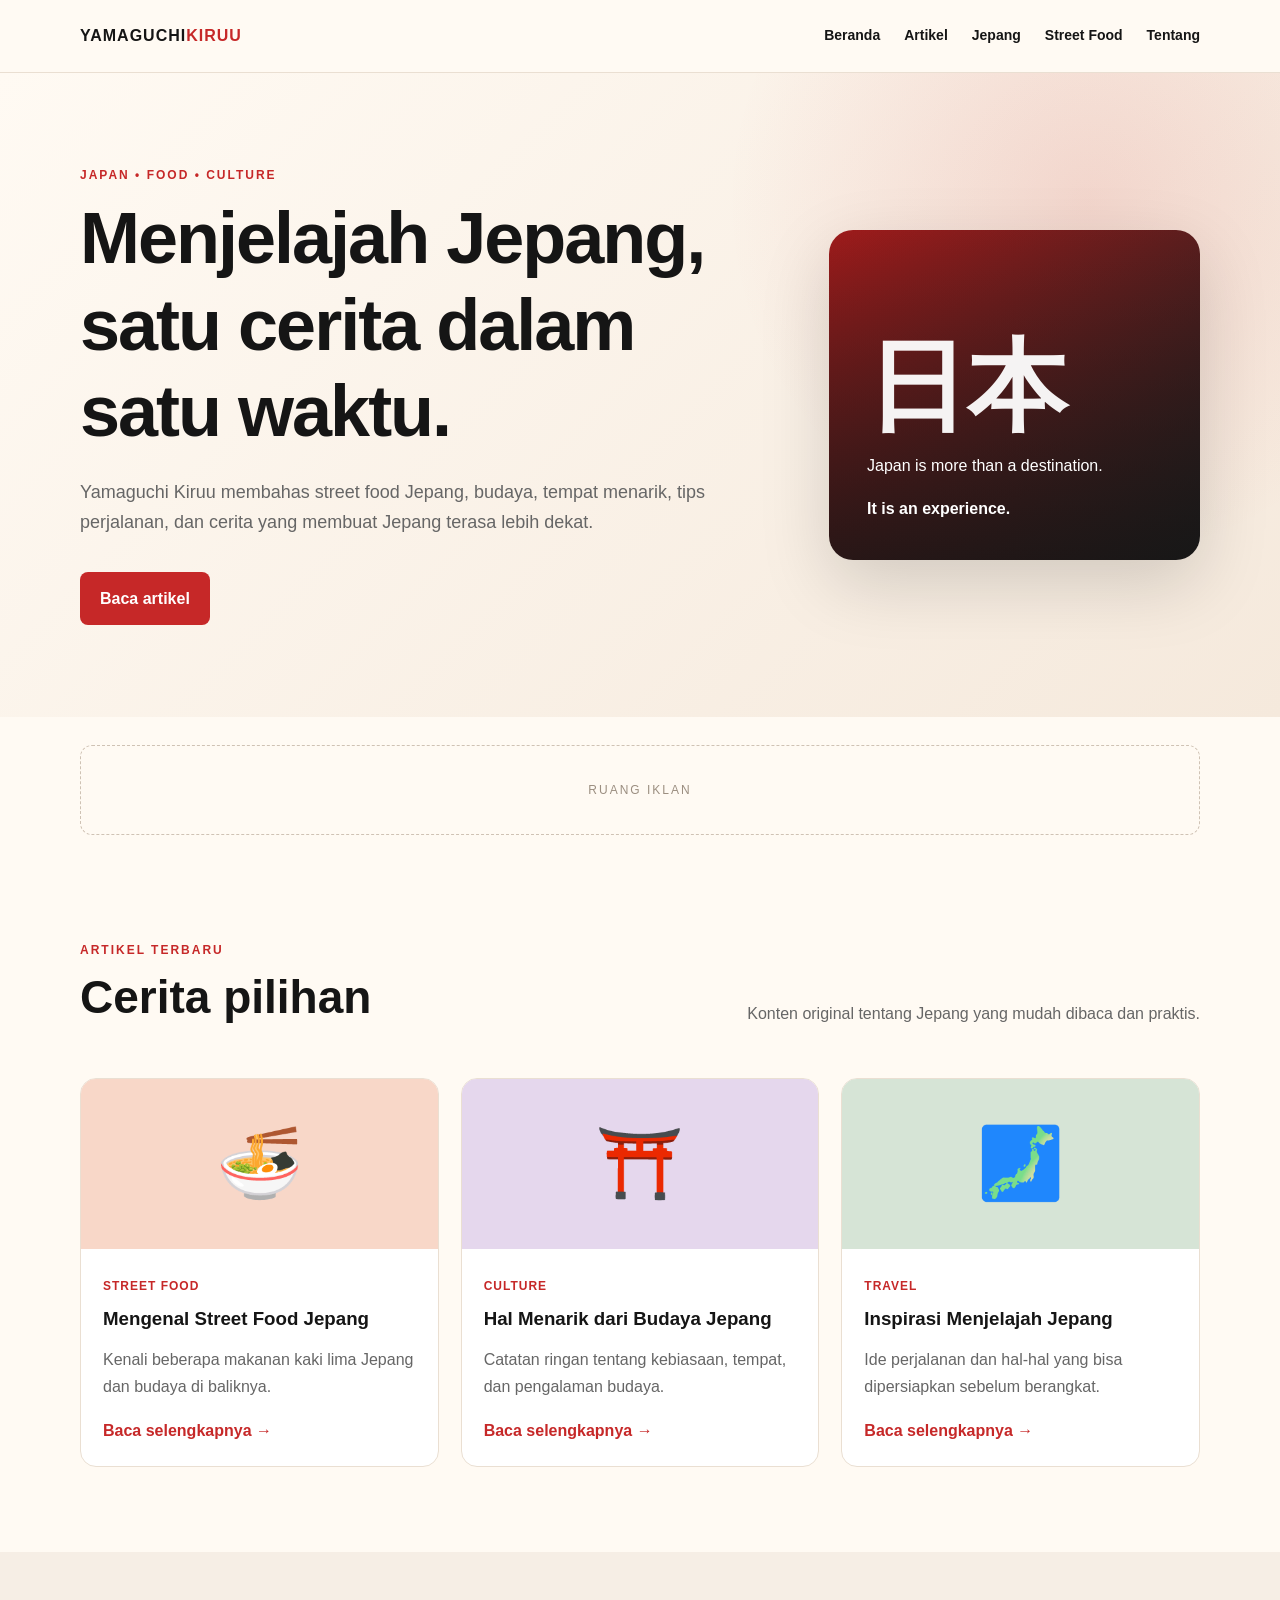
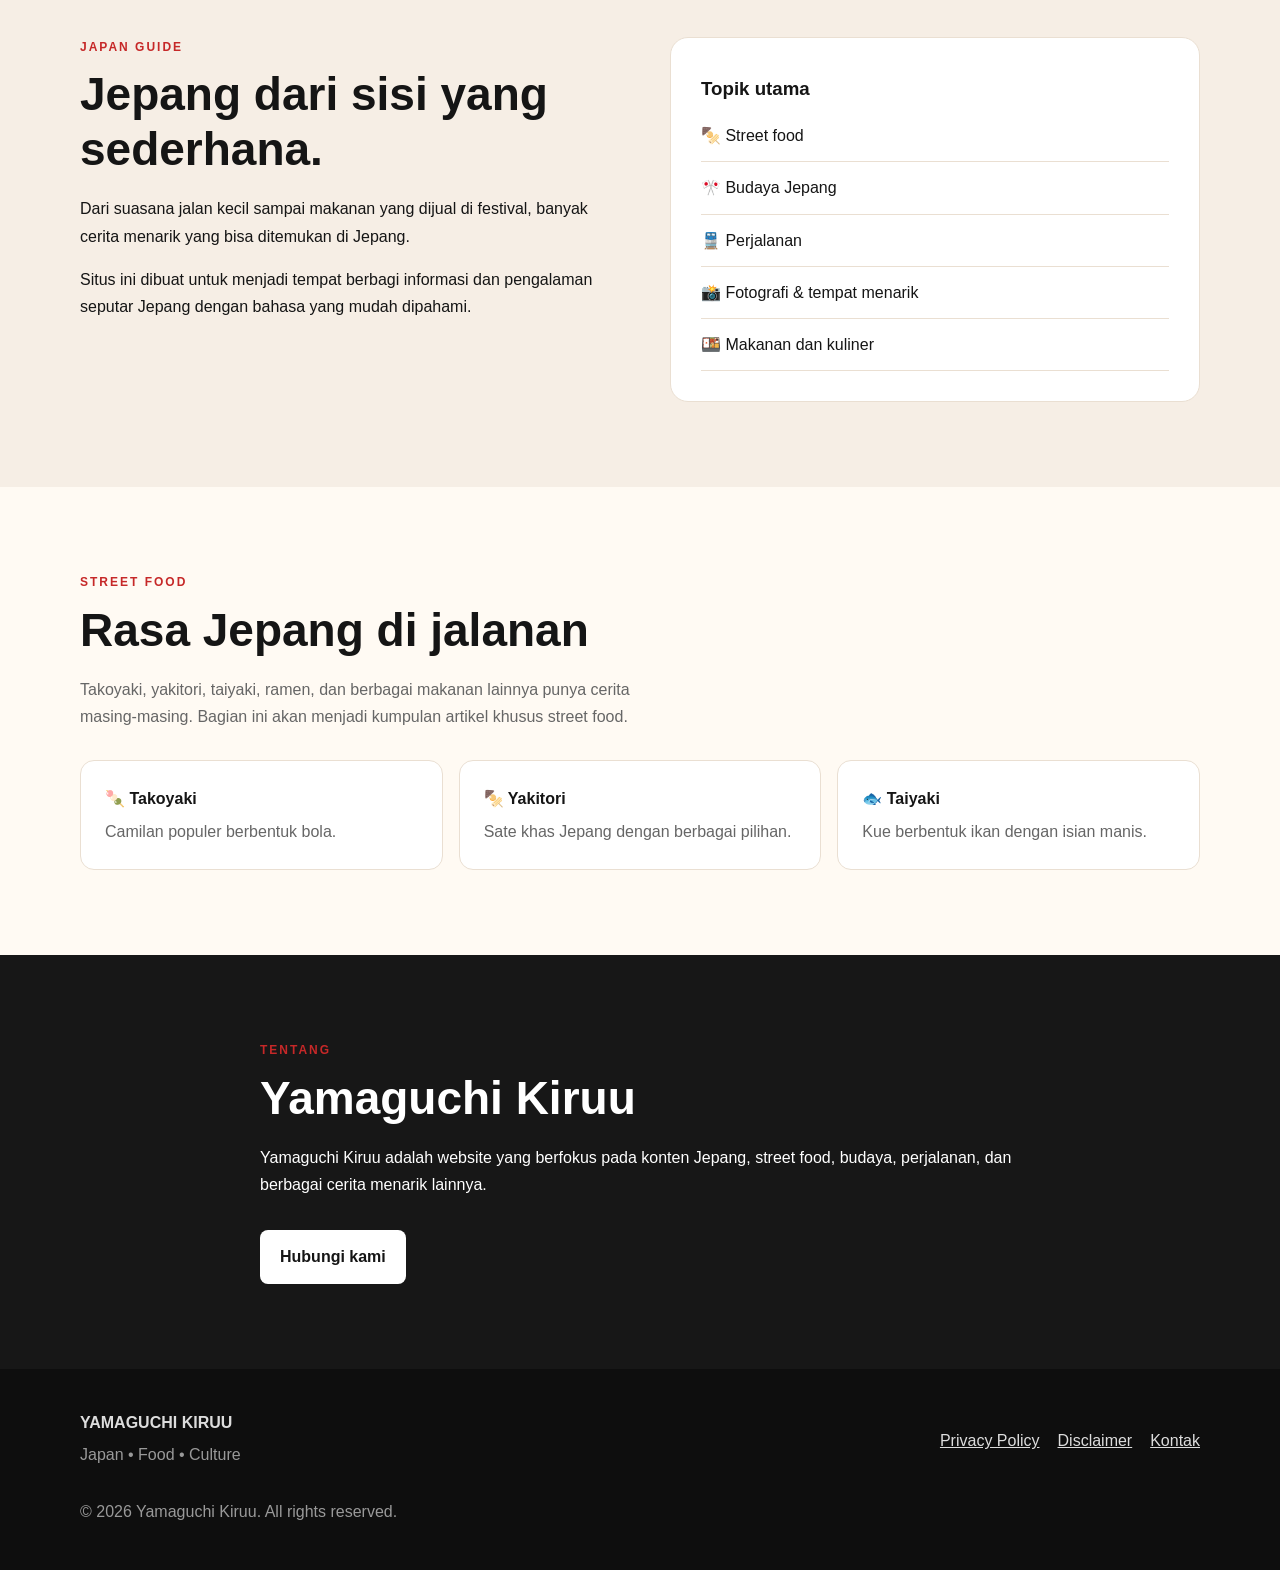
==== index.html @ 2813331d "Add files via upload" ====
<!DOCTYPE html>
<html lang="id">
<head>
  <meta charset="UTF-8">
  <meta name="viewport" content="width=device-width, initial-scale=1.0">
  <meta name="description" content="Yamaguchi Kiruu - cerita, panduan, dan inspirasi seputar Jepang, street food, budaya, dan perjalanan.">

  <title>Yamaguchi Kiruu | Jepang, Street Food & Culture</title>

  <!-- =========================================================
       GOOGLE ADSENSE
       Tempel KODE ADSENSE kamu di antara <head> dan </head>.
       Contoh:
       <script async src="https://pagead2.googlesyndication.com/pagead/js/adsbygoogle.js?client=CA-PUB-XXXX" crossorigin="anonymous"></script>
       ========================================================= -->

  <link rel="stylesheet" href="style.css">
</head>

<body>
  <header class="site-header">
    <div class="container nav-wrap">
      <a class="logo" href="index.html">YAMAGUCHI<span>KIRUU</span></a>

      <button class="menu-btn" aria-label="Buka menu" onclick="toggleMenu()">☰</button>

      <nav id="mainNav">
        <a href="#home">Beranda</a>
        <a href="#artikel">Artikel</a>
        <a href="#jepang">Jepang</a>
        <a href="#street-food">Street Food</a>
        <a href="#tentang">Tentang</a>
      </nav>
    </div>
  </header>

  <main>
    <section id="home" class="hero">
      <div class="container hero-grid">
        <div>
          <p class="eyebrow">JAPAN • FOOD • CULTURE</p>
          <h1>Menjelajah Jepang, satu cerita dalam satu waktu.</h1>
          <p class="hero-text">
            Yamaguchi Kiruu membahas street food Jepang, budaya, tempat menarik,
            tips perjalanan, dan cerita yang membuat Jepang terasa lebih dekat.
          </p>
          <a class="btn" href="#artikel">Baca artikel</a>
        </div>

        <div class="hero-card">
          <div class="hero-symbol">日本</div>
          <p>Japan is more than a destination.</p>
          <strong>It is an experience.</strong>
        </div>
      </div>
    </section>

    <section class="ad-space container" aria-label="Ruang iklan">
      <span>RUANG IKLAN</span>
    </section>

    <section id="artikel" class="section">
      <div class="container">
        <div class="section-heading">
          <div>
            <p class="eyebrow">ARTIKEL TERBARU</p>
            <h2>Cerita pilihan</h2>
          </div>
          <p>Konten original tentang Jepang yang mudah dibaca dan praktis.</p>
        </div>

        <div class="cards">
          <article class="card">
            <div class="card-image food">🍜</div>
            <div class="card-body">
              <span class="tag">Street Food</span>
              <h3>Mengenal Street Food Jepang</h3>
              <p>Kenali beberapa makanan kaki lima Jepang dan budaya di baliknya.</p>
              <a href="artikel-street-food.html">Baca selengkapnya →</a>
            </div>
          </article>

          <article class="card">
            <div class="card-image culture">⛩️</div>
            <div class="card-body">
              <span class="tag">Culture</span>
              <h3>Hal Menarik dari Budaya Jepang</h3>
              <p>Catatan ringan tentang kebiasaan, tempat, dan pengalaman budaya.</p>
              <a href="artikel-budaya-jepang.html">Baca selengkapnya →</a>
            </div>
          </article>

          <article class="card">
            <div class="card-image travel">🗾</div>
            <div class="card-body">
              <span class="tag">Travel</span>
              <h3>Inspirasi Menjelajah Jepang</h3>
              <p>Ide perjalanan dan hal-hal yang bisa dipersiapkan sebelum berangkat.</p>
              <a href="artikel-travel-jepang.html">Baca selengkapnya →</a>
            </div>
          </article>
        </div>
      </div>
    </section>

    <section id="jepang" class="section alt">
      <div class="container split">
        <div>
          <p class="eyebrow">JAPAN GUIDE</p>
          <h2>Jepang dari sisi yang sederhana.</h2>
          <p>
            Dari suasana jalan kecil sampai makanan yang dijual di festival,
            banyak cerita menarik yang bisa ditemukan di Jepang.
          </p>
          <p>
            Situs ini dibuat untuk menjadi tempat berbagi informasi dan pengalaman
            seputar Jepang dengan bahasa yang mudah dipahami.
          </p>
        </div>

        <div class="info-box">
          <h3>Topik utama</h3>
          <ul>
            <li>🍢 Street food</li>
            <li>🎌 Budaya Jepang</li>
            <li>🚆 Perjalanan</li>
            <li>📸 Fotografi & tempat menarik</li>
            <li>🍱 Makanan dan kuliner</li>
          </ul>
        </div>
      </div>
    </section>

    <section id="street-food" class="section">
      <div class="container">
        <p class="eyebrow">STREET FOOD</p>
        <h2>Rasa Jepang di jalanan</h2>
        <p class="lead">
          Takoyaki, yakitori, taiyaki, ramen, dan berbagai makanan lainnya
          punya cerita masing-masing. Bagian ini akan menjadi kumpulan artikel
          khusus street food.
        </p>

        <div class="food-list">
          <div><strong>🍡 Takoyaki</strong><span>Camilan populer berbentuk bola.</span></div>
          <div><strong>🍢 Yakitori</strong><span>Sate khas Jepang dengan berbagai pilihan.</span></div>
          <div><strong>🐟 Taiyaki</strong><span>Kue berbentuk ikan dengan isian manis.</span></div>
        </div>
      </div>
    </section>

    <section id="tentang" class="section dark">
      <div class="container narrow">
        <p class="eyebrow">TENTANG</p>
        <h2>Yamaguchi Kiruu</h2>
        <p>
          Yamaguchi Kiruu adalah website yang berfokus pada konten Jepang,
          street food, budaya, perjalanan, dan berbagai cerita menarik lainnya.
        </p>
        <a class="btn light" href="mailto:hello@yamaguchikiruu.com">Hubungi kami</a>
      </div>
    </section>
  </main>

  <footer>
    <div class="container footer-wrap">
      <div>
        <strong>YAMAGUCHI KIRUU</strong>
        <p>Japan • Food • Culture</p>
      </div>
      <div class="footer-links">
        <a href="privacy.html">Privacy Policy</a>
        <a href="disclaimer.html">Disclaimer</a>
        <a href="contact.html">Kontak</a>
      </div>
      <p>© 2026 Yamaguchi Kiruu. All rights reserved.</p>
    </div>
  </footer>

  <script>
    function toggleMenu() {
      document.getElementById("mainNav").classList.toggle("show");
    }
  </script>
</body>
</html>
---- style.css ----
* { box-sizing: border-box; }

:root {
  --ink: #151515;
  --muted: #666;
  --paper: #fffaf3;
  --white: #ffffff;
  --accent: #c62828;
  --accent-dark: #8e1c1c;
  --line: #eadfd2;
  --soft: #f6eee5;
}

html { scroll-behavior: smooth; }

body {
  margin: 0;
  font-family: Arial, Helvetica, sans-serif;
  color: var(--ink);
  background: var(--paper);
  line-height: 1.7;
}

a { color: inherit; }

.container {
  width: min(1120px, calc(100% - 36px));
  margin: 0 auto;
}

.site-header {
  position: sticky;
  top: 0;
  z-index: 20;
  background: rgba(255,250,243,.96);
  border-bottom: 1px solid var(--line);
  backdrop-filter: blur(10px);
}

.nav-wrap {
  min-height: 72px;
  display: flex;
  align-items: center;
  justify-content: space-between;
  gap: 20px;
}

.logo {
  text-decoration: none;
  font-weight: 900;
  letter-spacing: 1px;
}

.logo span { color: var(--accent); }

nav {
  display: flex;
  gap: 24px;
}

nav a {
  text-decoration: none;
  font-weight: 700;
  font-size: 14px;
}

nav a:hover { color: var(--accent); }

.menu-btn {
  display: none;
  border: 0;
  background: transparent;
  font-size: 28px;
}

.hero {
  padding: 92px 0;
  background:
    radial-gradient(circle at 85% 20%, rgba(198,40,40,.13), transparent 30%),
    linear-gradient(135deg, #fffaf3, #f5e9dc);
}

.hero-grid {
  display: grid;
  grid-template-columns: 1.3fr .7fr;
  gap: 60px;
  align-items: center;
}

.eyebrow {
  margin: 0 0 10px;
  color: var(--accent);
  font-weight: 900;
  font-size: 12px;
  letter-spacing: 2px;
}

h1, h2, h3 { line-height: 1.2; }

h1 {
  max-width: 760px;
  margin: 0 0 22px;
  font-size: clamp(42px, 7vw, 72px);
  letter-spacing: -2px;
}

h2 { font-size: clamp(30px, 4vw, 46px); margin: 0 0 18px; }

h3 { margin: 10px 0; }

.hero-text {
  max-width: 680px;
  color: var(--muted);
  font-size: 18px;
}

.btn {
  display: inline-block;
  margin-top: 16px;
  padding: 13px 20px;
  color: #fff;
  background: var(--accent);
  border-radius: 8px;
  text-decoration: none;
  font-weight: 800;
}

.btn:hover { background: var(--accent-dark); }

.btn.light { background: #fff; color: var(--ink); }

.hero-card {
  min-height: 330px;
  padding: 38px;
  display: flex;
  flex-direction: column;
  justify-content: flex-end;
  border-radius: 24px;
  color: #fff;
  background:
    linear-gradient(rgba(20,20,20,.15), rgba(20,20,20,.78)),
    linear-gradient(135deg, #b71c1c, #222);
  box-shadow: 0 24px 70px rgba(0,0,0,.15);
}

.hero-symbol {
  font-size: 100px;
  font-weight: 900;
  line-height: 1;
  opacity: .95;
}

.ad-space {
  min-height: 90px;
  margin-top: 28px;
  margin-bottom: 20px;
  border: 1px dashed #cfc2b4;
  border-radius: 12px;
  display: grid;
  place-items: center;
  color: #9b8e80;
  font-size: 12px;
  letter-spacing: 2px;
}

.section { padding: 85px 0; }

.section.alt { background: var(--soft); }

.section.dark {
  color: #fff;
  background: #171717;
}

.section-heading {
  display: flex;
  align-items: end;
  justify-content: space-between;
  gap: 30px;
  margin-bottom: 34px;
}

.section-heading > p,
.lead { color: var(--muted); max-width: 600px; }

.cards {
  display: grid;
  grid-template-columns: repeat(3, 1fr);
  gap: 22px;
}

.card {
  overflow: hidden;
  background: #fff;
  border: 1px solid var(--line);
  border-radius: 16px;
}

.card-image {
  min-height: 170px;
  display: grid;
  place-items: center;
  font-size: 70px;
}

.card-image.food { background: #f8d7c8; }
.card-image.culture { background: #e5d7ed; }
.card-image.travel { background: #d6e4d6; }

.card-body { padding: 22px; }

.card-body p { color: var(--muted); }

.card-body a {
  color: var(--accent);
  text-decoration: none;
  font-weight: 800;
}

.tag {
  color: var(--accent);
  font-size: 12px;
  font-weight: 900;
  letter-spacing: 1px;
  text-transform: uppercase;
}

.split {
  display: grid;
  grid-template-columns: 1fr 1fr;
  gap: 60px;
  align-items: start;
}

.info-box {
  padding: 30px;
  background: #fff;
  border: 1px solid var(--line);
  border-radius: 18px;
}

.info-box ul {
  list-style: none;
  padding: 0;
  margin: 0;
}

.info-box li {
  padding: 12px 0;
  border-bottom: 1px solid var(--line);
}

.food-list {
  display: grid;
  grid-template-columns: repeat(3, 1fr);
  gap: 16px;
  margin-top: 30px;
}

.food-list div {
  padding: 24px;
  border: 1px solid var(--line);
  border-radius: 14px;
  background: #fff;
}

.food-list strong,
.food-list span { display: block; }

.food-list span { color: var(--muted); margin-top: 6px; }

.narrow { max-width: 760px; }

footer {
  padding: 40px 0;
  background: #0e0e0e;
  color: #ddd;
}

.footer-wrap {
  display: grid;
  grid-template-columns: 1fr auto;
  gap: 20px;
  align-items: center;
}

.footer-wrap p { margin: 5px 0; color: #999; }

.footer-links {
  display: flex;
  gap: 18px;
  flex-wrap: wrap;
}

.footer-links a { color: #ddd; }

@media (max-width: 800px) {
  .menu-btn { display: block; }

  nav {
    display: none;
    position: absolute;
    left: 18px;
    right: 18px;
    top: 70px;
    padding: 18px;
    flex-direction: column;
    background: #fffaf3;
    border: 1px solid var(--line);
    border-radius: 12px;
  }

  nav.show { display: flex; }

  .hero { padding: 60px 0; }

  .hero-grid,
  .split,
  .cards,
  .food-list {
    grid-template-columns: 1fr;
  }

  .section-heading {
    display: block;
  }

  .footer-wrap { grid-template-columns: 1fr; }
}
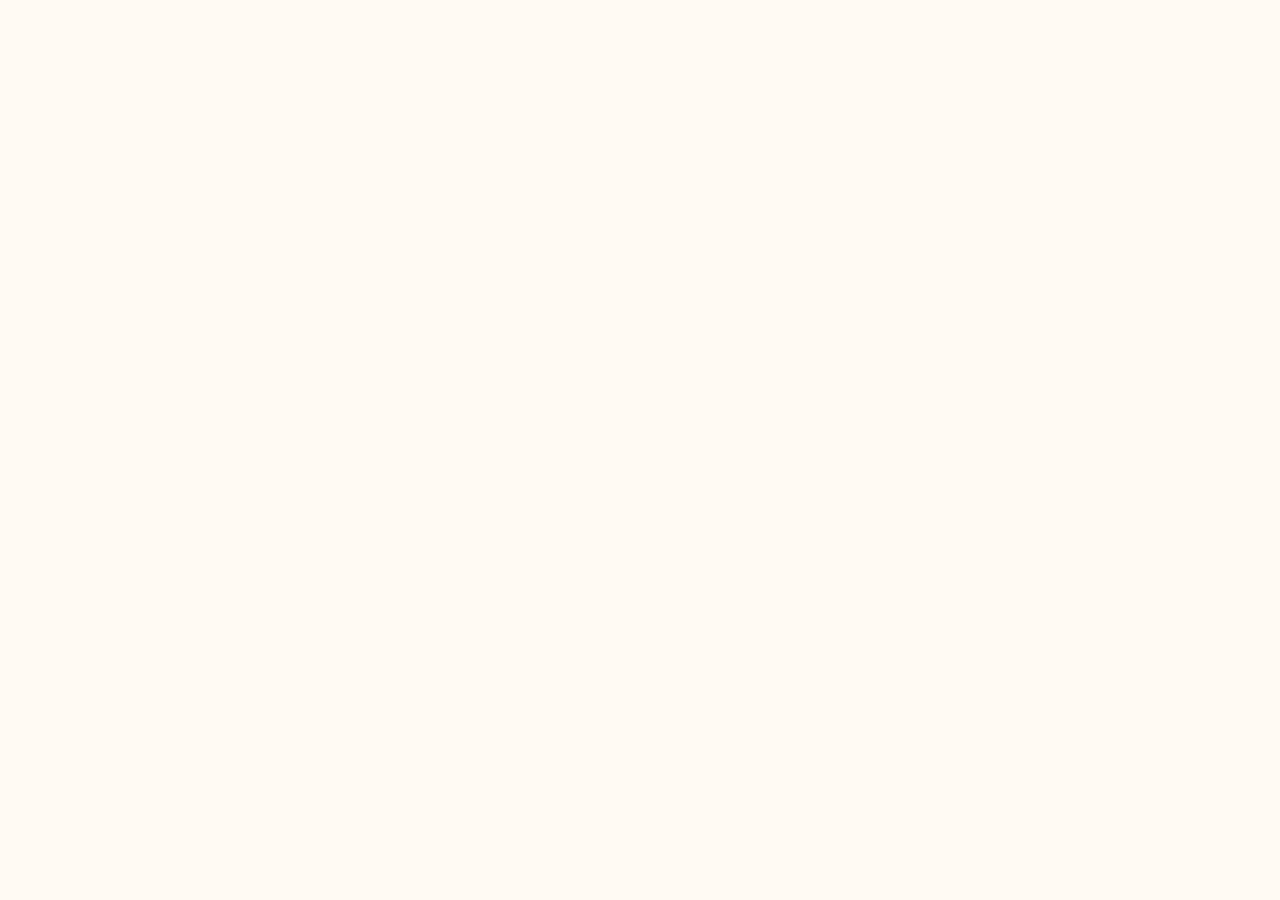
==== commit 60f41b74: "Fix script tag formatting in index.html" ====
--- a/index.html
+++ b/index.html
@@ -15,6 +15,8 @@
        ========================================================= -->
 
   <link rel="stylesheet" href="style.css">
+<script async src="https://pagead2.googlesyndication.com/pagead/js/adsbygoogle.js?client=ca-pub-8820474087266328"
+     crossorigin="anonymous"
 </head>
 
 <body>
